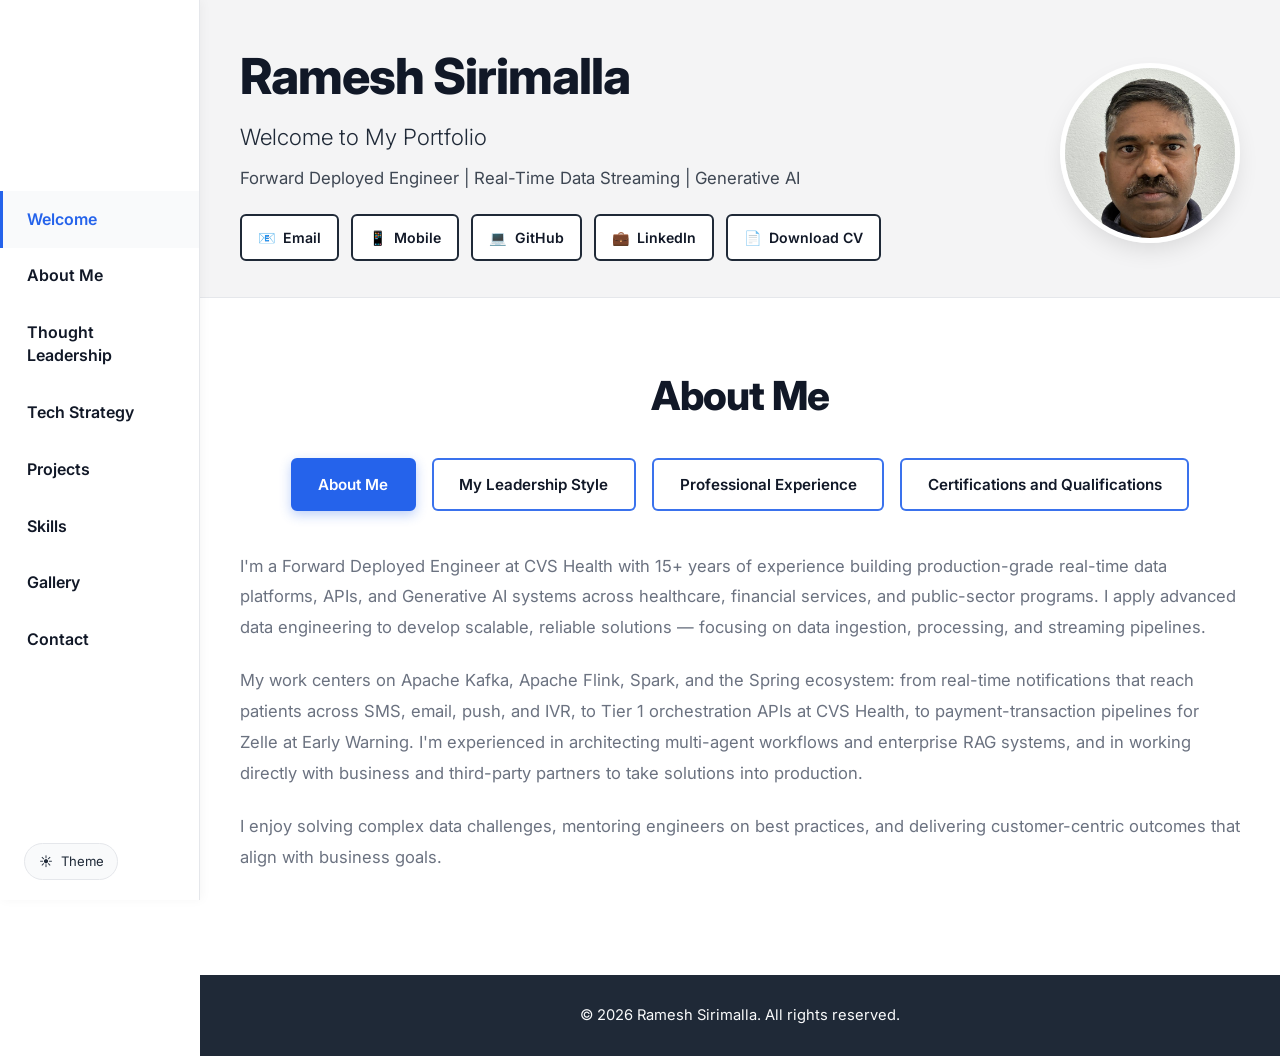
==== index.html @ 0e04f0c4 "Correct CVS compliance AI savings to $10-15M per year Co-Authored-By: Claude Opus 5.5 <noreply@anthr" ====
<!DOCTYPE html>
<html lang="en" data-theme="light">
<head>
  <meta charset="UTF-8">
  <meta name="viewport" content="width=device-width, initial-scale=1.0">
  <title>Ramesh Sirimalla — Forward Deployed Engineer</title>
  <meta name="description" content="Ramesh Sirimalla is a Forward Deployed Engineer at CVS Health with 15+ years building real-time data streaming platforms, APIs, and Generative AI systems.">
  <meta name="author" content="Ramesh Sirimalla">

  <!-- Open Graph -->
  <meta property="og:type" content="website">
  <meta property="og:title" content="Ramesh Sirimalla — Forward Deployed Engineer">
  <meta property="og:description" content="15+ years building real-time data platforms, Kafka streaming systems, APIs, and Generative AI solutions in healthcare and financial services.">
  <meta property="og:image" content="https://sirijallu.github.io/ramesh_sirimalla_profile/images/profile.jpg">
  <meta property="og:url" content="https://sirijallu.github.io/ramesh_sirimalla_profile/">

  <link rel="canonical" href="https://sirijallu.github.io/ramesh_sirimalla_profile/">
  <link rel="icon" type="image/svg+xml" href="images/favicon.svg">

  <link rel="preconnect" href="https://fonts.googleapis.com">
  <link rel="preconnect" href="https://fonts.gstatic.com" crossorigin>
  <link href="https://fonts.googleapis.com/css2?family=Inter:wght@300;400;500;600;700;800&display=swap" rel="stylesheet">

  <link rel="stylesheet" href="css/style.css">
</head>
<body>

  <a class="skip-link" href="#main">Skip to main content</a>

  <!-- ===================== Sidebar Navigation ===================== -->
  <nav class="sidebar" id="sidebar" aria-label="Primary">
    <ul class="sidebar-menu">
      <li><a href="#welcome" data-section="welcome">Welcome</a></li>
      <li><a href="#about" data-section="about">About Me</a></li>
      <li><a href="#thought-leadership" data-section="thought-leadership">Thought Leadership</a></li>
      <li><a href="#tech-strategy" data-section="tech-strategy">Tech Strategy</a></li>
      <li><a href="#projects" data-section="projects">Projects</a></li>
      <li><a href="#skills" data-section="skills">Skills</a></li>
      <li><a href="#gallery" data-section="gallery">Gallery</a></li>
      <li><a href="#contact" data-section="contact">Contact</a></li>
    </ul>

    <div class="sidebar-footer">
      <button id="theme-toggle" class="theme-toggle" aria-label="Toggle dark mode">
        <span class="icon-sun" aria-hidden="true">☀️</span>
        <span class="icon-moon" aria-hidden="true">🌙</span>
        <span class="theme-label">Theme</span>
      </button>
    </div>
  </nav>

  <!-- Mobile menu toggle -->
  <button class="mobile-menu-toggle" id="mobile-menu-toggle" aria-label="Toggle navigation menu" aria-expanded="false" aria-controls="sidebar">
    <span></span><span></span><span></span>
  </button>
  <div class="sidebar-backdrop" id="sidebar-backdrop" hidden></div>

  <!-- ===================== Main Content ===================== -->
  <div class="main-content">
    <main id="main">

      <!-- ===================== Hero ===================== -->
      <header id="welcome" class="hero">
        <div class="container hero-container">
          <div class="hero-content">
            <h1>Ramesh Sirimalla</h1>
            <p class="tagline-subtitle">Welcome to My Portfolio</p>
            <p class="tagline">Forward Deployed Engineer | Real-Time Data Streaming | Generative AI</p>

            <div class="hero-contact-links">
              <button type="button" class="hero-contact-btn" id="email-btn" aria-expanded="false" aria-controls="email-display">
                <span aria-hidden="true">📧</span> Email
              </button>
              <button type="button" class="hero-contact-btn" id="phone-btn" aria-expanded="false" aria-controls="phone-display">
                <span aria-hidden="true">📱</span> Mobile
              </button>
              <a href="https://github.com/sirijallu" class="hero-contact-btn" target="_blank" rel="noopener">
                <span aria-hidden="true">💻</span> GitHub
              </a>
              <a href="https://www.linkedin.com/in/ramesh-sirimalla/" class="hero-contact-btn" target="_blank" rel="noopener">
                <span aria-hidden="true">💼</span> LinkedIn
              </a>
              <a href="resume/Ramesh_Sirimalla_Resume.pdf" class="hero-contact-btn" target="_blank" rel="noopener">
                <span aria-hidden="true">📄</span> Download CV
              </a>
            </div>
            <p class="contact-reveal" id="email-display" hidden>
              📧 <a href="mailto:rsirimalla82@gmail.com">rsirimalla82@gmail.com</a>
            </p>
            <p class="contact-reveal" id="phone-display" hidden>
              📱 <a href="tel:+19402977675">+1 940-297-7675</a>
            </p>
          </div>
          <div class="hero-photo">
            <img src="images/profile.jpg" alt="Portrait of Ramesh Sirimalla" width="180" height="180" class="profile-image-hero" fetchpriority="high">
          </div>
        </div>
      </header>

      <!-- ===================== About ===================== -->
      <section id="about" class="section" data-panel>
        <div class="container">
          <h2 class="section-title">About Me</h2>

          <div class="tab-nav" role="tablist" aria-label="About topics">
            <button class="tab-btn active" role="tab" aria-selected="true" aria-controls="about-me" id="tab-about-me">About Me</button>
            <button class="tab-btn" role="tab" aria-selected="false" aria-controls="about-leadership" id="tab-about-leadership">My Leadership Style</button>
            <button class="tab-btn" role="tab" aria-selected="false" aria-controls="about-experience" id="tab-about-experience">Professional Experience</button>
            <button class="tab-btn" role="tab" aria-selected="false" aria-controls="about-certifications" id="tab-about-certifications">Certifications and Qualifications</button>
          </div>

          <!-- About Me -->
          <div class="tab-panel active about-text" id="about-me" role="tabpanel" aria-labelledby="tab-about-me">
            <p>
              I'm a Forward Deployed Engineer at CVS Health with 15+ years of experience building
              production-grade real-time data platforms, APIs, and Generative AI systems across
              healthcare, financial services, and public-sector programs. I apply advanced data
              engineering to develop scalable, reliable solutions — focusing on data ingestion,
              processing, and streaming pipelines.
            </p>
            <p>
              My work centers on Apache Kafka, Apache Flink, Spark, and the Spring ecosystem: from
              real-time notifications that reach patients across SMS, email, push, and IVR, to
              Tier 1 orchestration APIs at CVS Health, to payment-transaction pipelines for Zelle
              at Early Warning. I'm experienced in architecting multi-agent workflows and
              enterprise RAG systems, and in working directly with business and third-party
              partners to take solutions into production.
            </p>
            <p>
              I enjoy solving complex data challenges, mentoring engineers on best practices, and
              delivering customer-centric outcomes that align with business goals.
            </p>
          </div>

          <!-- My Leadership Style -->
          <div class="tab-panel" id="about-leadership" role="tabpanel" aria-labelledby="tab-about-leadership" hidden>
            <p class="callout">
              I lead from the code outward. I stay hands-on in design and implementation, embed
              with business and third-party partners to understand the real problem, and help my
              team ship production-ready solutions — not just demos. I believe reliable systems
              come from clear ownership, strong engineering practices, and open collaboration.
            </p>

            <h3 class="subsection-title">Key Leadership Principles</h3>
            <div class="card-grid card-grid-3">
              <div class="card accent-card">
                <div class="card-icon" aria-hidden="true">🎯</div>
                <h4>Customer-Focused Delivery</h4>
                <p>Start from the patient, customer, or business user, and measure success by what reaches production.</p>
              </div>
              <div class="card accent-card">
                <div class="card-icon" aria-hidden="true">🛠️</div>
                <h4>Hands-On Technical Leadership</h4>
                <p>Lead high-level design and stay close to the code, so trade-offs are made with real technical depth.</p>
              </div>
              <div class="card accent-card">
                <div class="card-icon" aria-hidden="true">🔗</div>
                <h4>Systems Thinking</h4>
                <p>Design event-driven systems end to end — producers, topics, consumers, and downstream APIs — so each part stays reliable.</p>
              </div>
              <div class="card accent-card">
                <div class="card-icon" aria-hidden="true">🧑‍🏫</div>
                <h4>Mentoring Engineers</h4>
                <p>Mentor junior engineers on best practices and technical skills, and grow the team's capability over time.</p>
              </div>
              <div class="card accent-card">
                <div class="card-icon" aria-hidden="true">✅</div>
                <h4>Quality &amp; Compliance</h4>
                <p>Use code reviews and engineering standards to keep healthcare and financial systems secure and compliant.</p>
              </div>
              <div class="card accent-card">
                <div class="card-icon" aria-hidden="true">🤝</div>
                <h4>Cross-Functional Collaboration</h4>
                <p>Work closely with product, business, and partner teams to turn requirements into working solutions.</p>
              </div>
            </div>

            <h3 class="subsection-title">How I Apply Them</h3>
            <div class="application-list">
              <div class="application-item">
                <div class="application-icon" aria-hidden="true">🧪</div>
                <div>
                  <h4>Prove It With a POC</h4>
                  <p>Validate new approaches — Redpanda, Flink, Azure Service Bus — with focused proofs of concept before committing.</p>
                </div>
              </div>
              <div class="application-item">
                <div class="application-icon" aria-hidden="true">📟</div>
                <div>
                  <h4>Operate What We Build</h4>
                  <p>Build in monitoring and alerting with Splunk, Grafana, and C3 so issues are caught before users see them.</p>
                </div>
              </div>
              <div class="application-item">
                <div class="application-icon" aria-hidden="true">💬</div>
                <div>
                  <h4>Open Communication</h4>
                  <p>Resolve conflicts between teams and stakeholders early, and keep everyone aligned on scope and timelines.</p>
                </div>
              </div>
              <div class="application-item">
                <div class="application-icon" aria-hidden="true">🔁</div>
                <div>
                  <h4>Continuous Improvement</h4>
                  <p>Streamline workflows, automate routine work, and evaluate new tools that make the team faster.</p>
                </div>
              </div>
            </div>
          </div>

          <!-- Professional Experience -->
          <div class="tab-panel" id="about-experience" role="tabpanel" aria-labelledby="tab-about-experience" hidden>
            <div class="experience-item">
              <h3 class="company-name">CVS Health</h3>
              <h4 class="job-title">Forward Deployed Engineer</h4>
              <p class="job-meta">Dallas, TX | Dec 2023 – Present</p>
              <p class="job-summary">
                Build agentic AI that saves CVS Health an estimated $10–15 million a year in compliance losses on patient outreach.
              </p>
              <ul class="job-highlights">
                <li>Cut CVS Health's legal compliance losses by an estimated $10–15 million a year by designing and building a multi-agent AI system with LangGraph that screens patient outreach against the Do Not Contact list and TCPA rules across SMS, email, RCS, and IVR.</li>
                <li>Grounded the agents' compliance decisions with retrieval-augmented generation (RAG) over CVS compliance policies, patient consent records, and TCPA regulations.</li>
                <li>Connected the agents to the federal TCPA and Do Not Call (DNC) lists through the Model Context Protocol (MCP), so every outreach decision is checked against current federal data.</li>
                <li>Owned the solution end to end with business stakeholders, from development through production deployment, delivering real-time compliance alerts and an up-to-date dashboard for the business.</li>
                <li>Developed a model that uses CVS Health's internal NLP / LLM model to understand and respond to patient replies from across the country on CVS's production SMS short code.</li>
                <li>Lead engineering teams building healthcare solutions and mentor junior engineers on best practices.</li>
              </ul>
            </div>

            <div class="experience-item">
              <h3 class="company-name">CVS Health</h3>
              <h4 class="job-title">Senior Lead Engineer</h4>
              <p class="job-meta">Dallas, TX | Jun 2020 – Dec 2023</p>
              <p class="job-summary">
                Built real-time APIs and event-driven services for Retail Orchestration Channel
                Management (ROCM), a Tier 1 orchestration hub.
              </p>
              <ul class="job-highlights">
                <li>Designed Spring Boot services for a real-time compliance-check API and a Patient Preferences API for CVS.com users.</li>
                <li>Built inbound RESTful services for third-party dispositions and integrated internal submit-order, refill-reminder, and schedule-refill APIs.</li>
                <li>Built Spring Integration applications on Confluent Kafka to capture events in real time, apply business logic, and keep other CVS systems up to date.</li>
                <li>Built nightly Spring Boot schedulers loading ROCM configuration from Oracle to MongoDB.</li>
                <li>Set up high and critical alerting with C3 and Splunk, and led code reviews for quality and regulatory compliance.</li>
                <li>Designed and implemented RESTful web services integrating third-party SMS, IVR, and email providers.</li>
                <li>Built Kafka Streams applications with Spring Boot to prevent duplicate messages and guarantee delivery within the legal time window.</li>
                <li>Built a proof of concept decoupling RESTful services with Azure Service Bus for payment-transaction audits in the prescription purchase cycle, with computation in Apache Flink.</li>
                <li>Delivered multiple streaming proofs of concept on Redpanda, Apache Kafka, and Apache Flink.</li>
              </ul>
            </div>

            <div class="experience-item">
              <h3 class="company-name">Early Warning Services (Zelle)</h3>
              <h4 class="job-title">Senior Data Engineer</h4>
              <p class="job-meta">Scottsdale, AZ | Jan 2019 – May 2020</p>
              <p class="job-summary">
                Built real-time Kafka and Spring Boot services and reporting for payment transactions.
              </p>
              <ul class="job-highlights">
                <li>Developed Spring Boot services with Kafka Connect and KSQL to store audit transactions for real-time dashboards.</li>
                <li>Designed complex KStream topologies to dedupe messages and join multiple topics into a single downstream payload.</li>
                <li>Built a common gateway API with Spring Boot and Redis for load balancing and third-party integration.</li>
                <li>Built StreamSets pipelines for Mastercard reconciliation reports, and Grafana and Splunk dashboards for Visa and Zelle reporting.</li>
                <li>Led the development team and worked with stakeholders on requirements and data architecture.</li>
              </ul>
            </div>

            <div class="experience-item">
              <h3 class="company-name">CBRE</h3>
              <h4 class="job-title">Kafka Lead Developer</h4>
              <p class="job-meta">Dallas, TX | Jun 2018 – Dec 2018</p>
              <p class="job-summary">
                Streamed corporate real estate data from CBRE's Sequentra platform to external lease-accounting
                systems with Confluent Kafka and microservices.
              </p>
              <ul class="job-highlights">
                <li>Implemented complex Confluent Kafka producer use cases publishing 3 million records into the Kafka cluster.</li>
                <li>Built pub-sub producer and consumer services for payments, reports, occupancies, and other use cases, updating customer applications in real time.</li>
                <li>Implemented replay and retry logic for business needs, with consumers that reset offsets using the Kafka consumer seek API.</li>
                <li>Worked closely with data scientists, providing the data inputs required by business requirements, and took part in application design document (ADD) discussions with the strategic architect.</li>
                <li>Built a proof of concept provisioning AWS infrastructure with Terraform, and worked on CI/CD pipelines with DevOps tools.</li>
              </ul>
            </div>

            <h3 class="subsection-title">Earlier Career Experience</h3>

            <div class="experience-item condensed">
              <h3 class="company-name">New York State (ITS)</h3>
              <h4 class="job-title">Big Data Developer</h4>
              <p class="job-meta">Albany, NY | Apr 2015 – May 2018</p>
              <p class="job-summary">
                Improved real-time analytics by integrating Kafka and Spark Streaming, built big data
                solutions on the Hadoop ecosystem, and developed Java applications with Spring and Hibernate.
              </p>
            </div>

            <div class="experience-item condensed">
              <h3 class="company-name">New York State Police (DCJS)</h3>
              <h4 class="job-title">Senior Software Engineer</h4>
              <p class="job-meta">Albany, NY | Apr 2013 – Mar 2015</p>
              <p class="job-summary">
                Developed and maintained Java applications, integrated third-party APIs, and resolved
                production issues in an Agile team.
              </p>
            </div>

            <div class="experience-item condensed">
              <h3 class="company-name">Pearson VUE</h3>
              <h4 class="job-title">Senior Software Engineer</h4>
              <p class="job-meta">Iowa City, IA | Nov 2011 – Mar 2013</p>
              <p class="job-summary">
                Built the fee-processing system for the NBPTS National Board Certification program
                (about 55,000 certified teachers and counselors), from requirements through go-live.
              </p>
              <ul class="job-highlights">
                <li>Developed the core journal-entry flow and about 10 use cases (fund distribution, scholarships, approvals, third-party payer setup), plus journal-entry reports and stored procedures.</li>
                <li>Built CyberSource credit-card and eCheck reconciliation, and fixed Hosted Order Page timeouts with a POST URL integration.</li>
                <li>Played a major role in go-live and stabilization, then rolled the application out to other brands.</li>
              </ul>
            </div>
          </div>

          <!-- Certifications and Qualifications -->
          <div class="tab-panel" id="about-certifications" role="tabpanel" aria-labelledby="tab-about-certifications" hidden>
            <div class="card-grid card-grid-2">
              <div class="card accent-card">
                <h3>Confluent Fundamentals Accreditation</h3>
                <p class="cert-issuer">Confluent</p>
                <p>Validates core knowledge of Apache Kafka and the Confluent platform — topics, producers and consumers, Kafka Connect, and stream processing.</p>
              </div>
            </div>

            <h3 class="subsection-title">Education</h3>
            <div class="card-grid card-grid-2">
              <div class="card accent-card">
                <h3>Bachelor of Engineering, Computer Science</h3>
                <p class="cert-issuer">MVSR Engineering College (Osmania University), Hyderabad, India | 2001 – 2005</p>
                <p>Graduated with First Class.</p>
              </div>
            </div>
          </div>
        </div>
      </section>

      <!-- ===================== Thought Leadership ===================== -->
      <section id="thought-leadership" class="section" data-panel>
        <div class="container">
          <h2 class="section-title">Thought Leadership</h2>

          <div class="tab-nav" role="tablist" aria-label="Thought leadership topics">
            <button class="tab-btn active" role="tab" aria-selected="true" aria-controls="tl-highlights" id="tab-tl-highlights">Career Highlights</button>
            <button class="tab-btn" role="tab" aria-selected="false" aria-controls="tl-recommendations" id="tab-tl-recommendations">Recommendations</button>
          </div>

          <div class="tab-panel active" id="tl-highlights" role="tabpanel" aria-labelledby="tab-tl-highlights">
            <div class="feature-list">
              <div class="feature-item">
                <h3>🤖 $10–15M a year saved with agentic AI for patient outreach compliance</h3>
                <p>Built and deployed, end to end with business stakeholders, a multi-agent LangGraph system with RAG and MCP that screens outreach across SMS, email, RCS, and IVR against TCPA and Do Not Contact rules, with real-time alerts and a live dashboard for the business.</p>
              </div>
              <div class="feature-item">
                <h3>📨 Real-time notifications for CVS Health patients</h3>
                <p>Led design of streaming applications that deliver a near-real-time experience across SMS, email, push, and IVR, with duplicate prevention and legal delivery windows.</p>
              </div>
              <div class="feature-item">
                <h3>🏥 Tier 1 orchestration hub APIs</h3>
                <p>Built real-time compliance-check and Patient Preferences APIs for CVS.com users, with high and critical alerting on Splunk and C3.</p>
              </div>
              <div class="feature-item">
                <h3>💸 Real-time payment pipelines for Zelle</h3>
                <p>Designed complex KStream topologies and Kafka Connect / KSQL services powering real-time audit dashboards and Visa, Mastercard, and Zelle reporting.</p>
              </div>
              <div class="feature-item">
                <h3>🌊 Streaming innovation through proofs of concept</h3>
                <p>Delivered multiple POCs on Redpanda, Apache Kafka, Apache Flink, and Azure Service Bus to evaluate new streaming architectures.</p>
              </div>
              <div class="feature-item">
                <h3>🧑‍🏫 Mentoring the next generation of engineers</h3>
                <p>Lead engineering teams building healthcare solutions and mentor junior engineers on best practices and technical skills.</p>
              </div>
            </div>
          </div>

          <div class="tab-panel" id="tl-recommendations" role="tabpanel" aria-labelledby="tab-tl-recommendations" hidden>
            <blockquote class="callout testimonial">
              <p>"Ramesh was a pleasure to work with. He did an outstanding job for me at our client, New York State. I highly recommend Ramesh to any potential employer."</p>
              <footer>— Robert Kelsey, via <a href="https://www.linkedin.com/in/ramesh-sirimalla/" target="_blank" rel="noopener">LinkedIn</a></footer>
            </blockquote>
          </div>
        </div>
      </section>

      <!-- ===================== Tech Strategy ===================== -->
      <section id="tech-strategy" class="section" data-panel>
        <div class="container">
          <h2 class="section-title">Tech Strategy</h2>

          <div class="tab-nav" role="tablist" aria-label="Tech strategy topics">
            <button class="tab-btn active" role="tab" aria-selected="true" aria-controls="ts-streaming" id="tab-ts-streaming">Real-Time Streaming Pillars</button>
          </div>

          <div class="tab-panel active" id="ts-streaming" role="tabpanel" aria-labelledby="tab-ts-streaming">
            <p class="section-intro">
              Five pillars I use to design real-time data platforms and GenAI systems that hold up
              in production — in regulated industries like healthcare and payments.
            </p>

            <div class="card-grid card-grid-3">
              <div class="card pillar-card">
                <div class="pillar-head">
                  <span class="pillar-icon" aria-hidden="true">🎯</span>
                  <div><span class="pillar-num">Pillar 1</span><h3>Reliable Delivery</h3></div>
                </div>
                <p class="pillar-lead">Every message, exactly when it matters.</p>
                <ul class="check-list">
                  <li>Deduplicate and join streams with KStreams</li>
                  <li>Meet business and legal delivery windows</li>
                  <li>Design for retries and failure from day one</li>
                </ul>
              </div>
              <div class="card pillar-card">
                <div class="pillar-head">
                  <span class="pillar-icon" aria-hidden="true">🧩</span>
                  <div><span class="pillar-num">Pillar 2</span><h3>Event-Driven Decoupling</h3></div>
                </div>
                <p class="pillar-lead">Loosely coupled services that scale independently.</p>
                <ul class="check-list">
                  <li>Kafka, Redpanda, and Azure Service Bus as the backbone</li>
                  <li>Clean RESTful APIs at the edges</li>
                  <li>Stateful processing in Kafka Streams and Flink</li>
                </ul>
              </div>
              <div class="card pillar-card">
                <div class="pillar-head">
                  <span class="pillar-icon" aria-hidden="true">📟</span>
                  <div><span class="pillar-num">Pillar 3</span><h3>Observability</h3></div>
                </div>
                <p class="pillar-lead">Know before your users do.</p>
                <ul class="check-list">
                  <li>Splunk and Grafana dashboards for business and engineering</li>
                  <li>High and critical alerting for Tier 1 systems</li>
                  <li>Real-time visibility into transactions</li>
                </ul>
              </div>
              <div class="card pillar-card">
                <div class="pillar-head">
                  <span class="pillar-icon" aria-hidden="true">🛡️</span>
                  <div><span class="pillar-num">Pillar 4</span><h3>Security &amp; Compliance</h3></div>
                </div>
                <p class="pillar-lead">Built for healthcare and financial data.</p>
                <ul class="check-list">
                  <li>Access control and audit trails</li>
                  <li>PII detection and redaction</li>
                  <li>Code reviews against industry regulations</li>
                </ul>
              </div>
              <div class="card pillar-card">
                <div class="pillar-head">
                  <span class="pillar-icon" aria-hidden="true">🤖</span>
                  <div><span class="pillar-num">Pillar 5</span><h3>Production-Grade GenAI</h3></div>
                </div>
                <p class="pillar-lead">From prototype to trusted system.</p>
                <ul class="check-list">
                  <li>RAG and multi-agent workflows with LangGraph</li>
                  <li>LLM evaluation and guardrails</li>
                  <li>Prompt-injection mitigation and structured outputs</li>
                </ul>
              </div>
            </div>

            <div class="callout callout-center">
              <h3>Why it matters</h3>
              <p>Real-time systems touch patients, customers, and payments directly. Getting reliability, observability, and compliance right is what turns a streaming pipeline into a service people can trust.</p>
            </div>
          </div>
        </div>
      </section>

      <!-- ===================== Featured Projects ===================== -->
      <section id="projects" class="section section-alt" data-panel>
        <div class="container">
          <h2 class="section-title">Featured Projects</h2>

          <div class="tab-nav" role="tablist" aria-label="Projects">
            <button class="tab-btn active" role="tab" aria-selected="true" aria-controls="project-compliance" id="tab-project-compliance">Compliance AI Agents</button>
            <button class="tab-btn" role="tab" aria-selected="false" aria-controls="project-notify" id="tab-project-notify">Patient Notifications</button>
            <button class="tab-btn" role="tab" aria-selected="false" aria-controls="project-rocm" id="tab-project-rocm">ROCM &amp; Patient APIs</button>
            <button class="tab-btn" role="tab" aria-selected="false" aria-controls="project-flink" id="tab-project-flink">Streaming POCs</button>
            <button class="tab-btn" role="tab" aria-selected="false" aria-controls="project-zelle" id="tab-project-zelle">Zelle Real-Time Services</button>
            <button class="tab-btn" role="tab" aria-selected="false" aria-controls="project-nys" id="tab-project-nys">NY State Big Data</button>
          </div>

          <article class="tab-panel active project-detail" id="project-compliance" role="tabpanel" aria-labelledby="tab-project-compliance">
            <div class="project-header">
              <span class="project-badge">🤖 CVS Health · Agentic AI</span>
              <h3>Agentic AI for Patient Outreach Compliance</h3>
              <p class="project-subtitle">Multi-agent screening against TCPA and Do Not Contact rules before patients are contacted</p>
            </div>
            <div class="stat-grid">
              <div class="stat-card"><div class="stat-icon" aria-hidden="true">💰</div><strong>$10–15M / year</strong><span>Compliance Losses Avoided</span></div>
              <div class="stat-card"><div class="stat-icon" aria-hidden="true">📡</div><strong>4</strong><span>Channels: SMS, Email, RCS, IVR</span></div>
              <div class="stat-card"><div class="stat-icon" aria-hidden="true">🧠</div><strong>Multi-Agent</strong><span>Built with LangGraph</span></div>
              <div class="stat-card"><div class="stat-icon" aria-hidden="true">⚖️</div><strong>TCPA + DNC</strong><span>Federal Lists via MCP</span></div>
              <div class="stat-card"><div class="stat-icon" aria-hidden="true">🚨</div><strong>Real-Time</strong><span>Alerts &amp; Live Dashboard in Production</span></div>
            </div>
            <div class="detail-card">
              <h4><span class="detail-icon" aria-hidden="true">🎯</span> What I Built</h4>
              <ul class="job-highlights">
                <li>Cut CVS Health's legal compliance losses by an estimated $10–15 million a year by designing and building a multi-agent AI system with LangGraph that screens patient outreach against the Do Not Contact list and TCPA rules across SMS, email, RCS, and IVR.</li>
                <li>Grounded the agents' compliance decisions with retrieval-augmented generation (RAG) over CVS compliance policies, patient consent records, and TCPA regulations.</li>
                <li>Connected the agents to the federal TCPA and Do Not Call (DNC) lists through the Model Context Protocol (MCP), so every outreach decision is checked against current federal data.</li>
                <li>Owned the solution end to end with business stakeholders, from development through production deployment, delivering real-time compliance alerts and an up-to-date dashboard for the business.</li>
              </ul>
              <h4><span class="detail-icon" aria-hidden="true">🛠️</span> Technology Stack</h4>
              <ul class="tag-list"><li>LangGraph</li><li>RAG</li><li>Model Context Protocol</li><li>Multi-Agent AI</li></ul>
            </div>
          </article>

          <article class="tab-panel project-detail" id="project-notify" role="tabpanel" aria-labelledby="tab-project-notify" hidden>
            <div class="project-header">
              <span class="project-badge">🏥 CVS Health</span>
              <h3>Real-Time Patient &amp; Customer Notifications</h3>
              <p class="project-subtitle">Near-real-time messages to patients and customers across every channel</p>
            </div>
            <div class="stat-grid">
              <div class="stat-card"><div class="stat-icon" aria-hidden="true">📨</div><strong>4</strong><span>Channels: SMS, Email, Push, IVR</span></div>
              <div class="stat-card"><div class="stat-icon" aria-hidden="true">⚡</div><strong>Real-Time</strong><span>Streaming Delivery</span></div>
              <div class="stat-card"><div class="stat-icon" aria-hidden="true">✅</div><strong>No Duplicates</strong><span>Within Legal Time Window</span></div>
            </div>
            <div class="detail-card">
              <h4><span class="detail-icon" aria-hidden="true">🎯</span> What I Built</h4>
              <ul class="job-highlights">
                <li>Led high-level design and development of real-time data streaming applications for patient and customer notifications.</li>
                <li>Designed RESTful web services integrating third-party SMS, IVR, and email providers.</li>
                <li>Built Kafka Streams applications with Spring Boot to prevent duplicate messages and ensure delivery within the legal time window.</li>
              </ul>
              <h4><span class="detail-icon" aria-hidden="true">🛠️</span> Technology Stack</h4>
              <ul class="tag-list"><li>Kafka Streams</li><li>Spring Boot</li><li>REST APIs</li><li>Confluent Kafka</li></ul>
            </div>
          </article>

          <article class="tab-panel project-detail" id="project-rocm" role="tabpanel" aria-labelledby="tab-project-rocm" hidden>
            <div class="project-header">
              <span class="project-badge">🏥 CVS Health</span>
              <h3>Retail Orchestration (ROCM) &amp; Patient APIs</h3>
              <p class="project-subtitle">Real-time APIs and event processing for a Tier 1 orchestration hub</p>
            </div>
            <div class="stat-grid">
              <div class="stat-card"><div class="stat-icon" aria-hidden="true">🏛️</div><strong>Tier 1</strong><span>Orchestration Hub</span></div>
              <div class="stat-card"><div class="stat-icon" aria-hidden="true">🔌</div><strong>Real-Time</strong><span>Event-Driven Integrations</span></div>
              <div class="stat-card"><div class="stat-icon" aria-hidden="true">🚨</div><strong>C3 + Splunk</strong><span>High &amp; Critical Alerting</span></div>
            </div>
            <div class="detail-card">
              <h4><span class="detail-icon" aria-hidden="true">🎯</span> What I Built</h4>
              <ul class="job-highlights">
                <li>Built Spring Boot services for a real-time compliance-check API and a Patient Preferences update API for CVS.com users.</li>
                <li>Built inbound RESTful services for third-party dispositions and integrated submit-order, refill-reminder, and schedule-refill APIs.</li>
                <li>Captured closing events from Confluent Kafka topics with Spring Integration, applied business logic, and called downstream CVS APIs.</li>
                <li>Built nightly Spring Boot schedulers loading ROCM configuration from Oracle to MongoDB, and set up C3 and Splunk alerting.</li>
              </ul>
              <h4><span class="detail-icon" aria-hidden="true">🛠️</span> Technology Stack</h4>
              <ul class="tag-list"><li>Spring Boot</li><li>Spring Integration</li><li>Confluent Kafka</li><li>Oracle</li><li>MongoDB</li><li>Splunk</li></ul>
            </div>
          </article>

          <article class="tab-panel project-detail" id="project-flink" role="tabpanel" aria-labelledby="tab-project-flink" hidden>
            <div class="project-header">
              <span class="project-badge">🌊 CVS Health</span>
              <h3>Streaming Proofs of Concept</h3>
              <p class="project-subtitle">Evaluating next-generation streaming platforms for healthcare workloads</p>
            </div>
            <div class="stat-grid">
              <div class="stat-card"><div class="stat-icon" aria-hidden="true">🧪</div><strong>Multiple</strong><span>Streaming POCs</span></div>
              <div class="stat-card"><div class="stat-icon" aria-hidden="true">💳</div><strong>RxP</strong><span>Prescription Payment Audits</span></div>
              <div class="stat-card"><div class="stat-icon" aria-hidden="true">🔀</div><strong>3</strong><span>Platforms: Redpanda, Kafka, Flink</span></div>
            </div>
            <div class="detail-card">
              <h4><span class="detail-icon" aria-hidden="true">🎯</span> What I Built</h4>
              <ul class="job-highlights">
                <li>Built a POC decoupling RESTful services with Azure Service Bus for payment-transaction audits during the prescription purchase cycle, with computation in Apache Flink.</li>
                <li>Delivered multiple POCs across use cases on Redpanda, Apache Kafka, and Apache Flink.</li>
              </ul>
              <h4><span class="detail-icon" aria-hidden="true">🛠️</span> Technology Stack</h4>
              <ul class="tag-list"><li>Apache Flink</li><li>Azure Service Bus</li><li>Redpanda</li><li>Apache Kafka</li></ul>
            </div>
          </article>

          <article class="tab-panel project-detail" id="project-zelle" role="tabpanel" aria-labelledby="tab-project-zelle" hidden>
            <div class="project-header">
              <span class="project-badge">💸 Early Warning Services</span>
              <h3>Real-Time Kafka Services for Zelle</h3>
              <p class="project-subtitle">Payment-transaction streaming, auditing, and reporting</p>
            </div>
            <div class="stat-grid">
              <div class="stat-card"><div class="stat-icon" aria-hidden="true">📊</div><strong>Real-Time</strong><span>Audit Dashboards</span></div>
              <div class="stat-card"><div class="stat-icon" aria-hidden="true">🔗</div><strong>2+ Topics</strong><span>Joined per KStream Topology</span></div>
              <div class="stat-card"><div class="stat-icon" aria-hidden="true">💳</div><strong>3</strong><span>Networks Reported: Visa, Mastercard, Zelle</span></div>
            </div>
            <div class="detail-card">
              <h4><span class="detail-icon" aria-hidden="true">🎯</span> What I Built</h4>
              <ul class="job-highlights">
                <li>Developed Spring Boot services with Kafka Connect and KSQL to store audit transactions for real-time dashboards.</li>
                <li>Designed complex KStream topologies to dedupe messages and join two or more topics into a final downstream payload.</li>
                <li>Built a common gateway API with Spring Boot and Redis for load balancing and third-party integrations.</li>
                <li>Built StreamSets pipelines for Mastercard reconciliation reports, and Grafana and Splunk dashboards for Visa and Zelle.</li>
              </ul>
              <h4><span class="detail-icon" aria-hidden="true">🛠️</span> Technology Stack</h4>
              <ul class="tag-list"><li>Kafka Streams</li><li>Kafka Connect</li><li>KSQL</li><li>Redis</li><li>StreamSets</li><li>Grafana</li></ul>
            </div>
          </article>

          <article class="tab-panel project-detail" id="project-nys" role="tabpanel" aria-labelledby="tab-project-nys" hidden>
            <div class="project-header">
              <span class="project-badge">🏛️ New York State</span>
              <h3>Big Data &amp; Real-Time Analytics</h3>
              <p class="project-subtitle">Modernizing state data processing with Hadoop, Kafka, and Spark</p>
            </div>
            <div class="stat-grid">
              <div class="stat-card"><div class="stat-icon" aria-hidden="true">🐘</div><strong>Hadoop</strong><span>Ecosystem Solutions</span></div>
              <div class="stat-card"><div class="stat-icon" aria-hidden="true">⚡</div><strong>Real-Time</strong><span>Kafka + Spark Streaming</span></div>
            </div>
            <div class="detail-card">
              <h4><span class="detail-icon" aria-hidden="true">🎯</span> What I Built</h4>
              <ul class="job-highlights">
                <li>Improved real-time analytics by integrating Kafka and Spark Streaming into existing infrastructure.</li>
                <li>Designed big data solutions with Hadoop ecosystem tools for scalable, distributed storage and processing.</li>
                <li>Developed and optimized complex SQL on Oracle, SQL Server, and MySQL, and worked with data scientists to refine ML models.</li>
              </ul>
              <h4><span class="detail-icon" aria-hidden="true">🛠️</span> Technology Stack</h4>
              <ul class="tag-list"><li>Hadoop</li><li>Spark Streaming</li><li>Kafka</li><li>Java</li><li>Oracle</li></ul>
            </div>
          </article>
        </div>
      </section>

      <!-- ===================== Skills ===================== -->
      <section id="skills" class="section" data-panel>
        <div class="container">
          <h2 class="section-title">Skills &amp; Technologies</h2>

          <div class="skills-grid">
            <div class="skill-column">
              <h3>Streaming &amp; Messaging</h3>
              <ul class="check-list">
                <li>Confluent Kafka</li><li>Kafka Streams</li><li>Kafka Connect &amp; KSQL</li>
                <li>Apache Flink</li><li>Redpanda</li><li>Azure Service Bus</li>
                <li>Spark Streaming</li><li>StreamSets</li>
              </ul>
            </div>
            <div class="skill-column">
              <h3>Generative &amp; Agentic AI</h3>
              <ul class="check-list">
                <li>LLMs &amp; Prompt Engineering</li><li>RAG</li><li>LangChain &amp; LangGraph</li>
                <li>OpenAI API &amp; Amazon Bedrock</li><li>Model Context Protocol</li>
                <li>LLM Evaluation &amp; Guardrails</li><li>FAISS, Pinecone, Chroma</li>
              </ul>
            </div>
            <div class="skill-column">
              <h3>Programming</h3>
              <ul class="check-list">
                <li>Java</li><li>Python</li><li>SQL</li><li>C++</li>
                <li>Spring Boot &amp; Spring Integration</li><li>Hibernate</li><li>PySpark &amp; Pandas</li>
              </ul>
            </div>
            <div class="skill-column">
              <h3>Data &amp; Databases</h3>
              <ul class="check-list">
                <li>Oracle</li><li>SQL Server</li><li>MySQL</li><li>MongoDB</li>
                <li>Redis</li><li>Google Spanner</li><li>Hadoop Ecosystem</li>
              </ul>
            </div>
            <div class="skill-column">
              <h3>Cloud &amp; DevOps</h3>
              <ul class="check-list">
                <li>AWS</li><li>Docker</li><li>Kubernetes (AKS, GKE)</li>
                <li>Jenkins &amp; GitHub Actions</li><li>CI/CD &amp; MLOps</li>
                <li>Splunk &amp; Grafana</li>
              </ul>
            </div>
          </div>
        </div>
      </section>

      <!-- ===================== Gallery ===================== -->
      <section id="gallery" class="section" data-panel>
        <div class="container">
          <h2 class="section-title">Gallery</h2>
          <div class="empty-state">
            <div class="empty-icon" aria-hidden="true">📸</div>
            <h3>Talks, videos &amp; event photos coming soon</h3>
            <p>Conference talks, workshops, and team events will be shared here.</p>
          </div>
        </div>
      </section>

      <!-- ===================== Contact ===================== -->
      <section id="contact" class="section section-alt" data-panel>
        <div class="container">
          <h2 class="section-title">Get In Touch</h2>
          <p class="section-intro">
            I'm always interested in hearing about new opportunities, advisory roles,
            and speaking engagements.
          </p>

          <div class="contact-links">
            <a href="mailto:rsirimalla82@gmail.com" class="contact-btn"><span aria-hidden="true">📧</span> rsirimalla82@gmail.com</a>
            <a href="tel:+19402977675" class="contact-btn"><span aria-hidden="true">📱</span> +1 940-297-7675</a>
            <a href="https://github.com/sirijallu" class="contact-btn" target="_blank" rel="noopener"><span aria-hidden="true">💻</span> GitHub</a>
            <a href="https://www.linkedin.com/in/ramesh-sirimalla/" class="contact-btn" target="_blank" rel="noopener"><span aria-hidden="true">💼</span> LinkedIn</a>
            <a href="resume/Ramesh_Sirimalla_Resume.pdf" class="contact-btn" target="_blank" rel="noopener"><span aria-hidden="true">📄</span> Download CV</a>
          </div>
        </div>
      </section>

    </main>

    <!-- ===================== Footer ===================== -->
    <footer class="site-footer">
      <p>© <span id="year"></span> Ramesh Sirimalla. All rights reserved.</p>
    </footer>
  </div>

  <script src="js/main.js"></script>
</body>
</html>
---- css/style.css ----
/* =========================================================
   Ramesh Sirimalla — Portfolio
   Sidebar layout, light + dark theme
   ========================================================= */

:root {
  --primary: #2563eb;
  --primary-dark: #1e40af;
  --primary-soft: rgba(37, 99, 235, 0.08);
  --primary-border: rgba(37, 99, 235, 0.9);
  --text: #1f2937;
  --heading: #111827;
  --text-light: #6b7280;
  --bg: #ffffff;
  --bg-alt: #f9fafb;
  --bg-hero: #f4f4f5;
  --surface: #ffffff;
  --callout-bg: #f3f7ff;
  --border: #e5e7eb;
  --btn-border: #1f2937;
  --footer-bg: #1f2937;
  --footer-text: #f9fafb;
  --shadow: 0 1px 3px rgba(0, 0, 0, 0.06), 0 4px 12px rgba(0, 0, 0, 0.05);
  --shadow-lg: 0 10px 25px -5px rgba(0, 0, 0, 0.12);
  --radius: 10px;
  --sidebar-width: 200px;
  --font: "Inter", -apple-system, BlinkMacSystemFont, "Segoe UI", Roboto, sans-serif;
}

[data-theme="dark"] {
  --primary: #60a5fa;
  --primary-dark: #93c5fd;
  --primary-soft: rgba(96, 165, 250, 0.12);
  --primary-border: rgba(96, 165, 250, 0.9);
  --text: #e5e7eb;
  --heading: #f9fafb;
  --text-light: #9ca3af;
  --bg: #0f172a;
  --bg-alt: #111c33;
  --bg-hero: #162036;
  --surface: #1e293b;
  --callout-bg: #172544;
  --border: #2b3a52;
  --btn-border: #cbd5e1;
  --footer-bg: #020617;
  --footer-text: #e5e7eb;
  --shadow: 0 4px 12px rgba(0, 0, 0, 0.35);
  --shadow-lg: 0 10px 25px -5px rgba(0, 0, 0, 0.5);
}

*, *::before, *::after { box-sizing: border-box; }

html { scroll-behavior: smooth; }

body {
  margin: 0;
  font-family: var(--font);
  color: var(--text);
  background: var(--bg);
  line-height: 1.7;
  -webkit-font-smoothing: antialiased;
}

img { max-width: 100%; display: block; }
a { color: var(--primary); }
h1, h2, h3, h4 { line-height: 1.3; margin: 0 0 0.5em; color: var(--heading); }

.container { max-width: 1200px; margin: 0 auto; padding: 0 2.5rem; }

.skip-link {
  position: absolute; left: -999px; top: 0;
  background: var(--primary); color: #fff; padding: 0.5rem 1rem; z-index: 200;
}
.skip-link:focus { left: 1rem; top: 1rem; }

/* ===================== Sidebar ===================== */
.sidebar {
  position: fixed; inset: 0 auto 0 0;
  width: var(--sidebar-width);
  background: var(--surface);
  box-shadow: 2px 0 10px rgba(0, 0, 0, 0.04);
  border-right: 1px solid var(--border);
  display: flex; flex-direction: column; justify-content: center;
  padding: 2rem 0 1.25rem;
  z-index: 100;
  overflow-y: auto;
  transition: transform 0.3s ease, background 0.3s ease;
}

.sidebar-menu { list-style: none; margin: auto 0; padding: 0; }
.sidebar-menu a {
  display: block;
  padding: 1.05rem 1.5rem;
  color: var(--heading);
  font-weight: 600; font-size: 1rem; line-height: 1.45;
  text-decoration: none;
  border-left: 3px solid transparent;
  transition: background 0.2s ease, color 0.2s ease, border-color 0.2s ease;
}
.sidebar-menu a:hover { background: var(--bg-alt); color: var(--primary); }
.sidebar-menu a.active {
  color: var(--primary);
  background: var(--bg-alt);
  border-left-color: var(--primary);
}

.sidebar-footer { padding: 1rem 1.5rem 0; }
.theme-toggle {
  display: inline-flex; align-items: center; gap: 0.5rem;
  background: var(--bg-alt); color: var(--text);
  border: 1px solid var(--border); border-radius: 999px;
  padding: 0.4rem 0.85rem; font: inherit; font-size: 0.82rem; cursor: pointer;
}
.theme-toggle:hover { border-color: var(--primary); }
.icon-moon { display: none; }
[data-theme="dark"] .icon-sun { display: none; }
[data-theme="dark"] .icon-moon { display: inline; }

/* Mobile toggle */
.mobile-menu-toggle {
  display: none;
  position: fixed; top: 1rem; left: 1rem; z-index: 120;
  width: 44px; height: 44px;
  background: var(--surface); border: 1px solid var(--border); border-radius: 10px;
  box-shadow: var(--shadow); cursor: pointer;
  flex-direction: column; justify-content: center; align-items: center; gap: 5px;
}
.mobile-menu-toggle span { width: 20px; height: 2px; background: var(--text); border-radius: 2px; }
.sidebar-backdrop { position: fixed; inset: 0; background: rgba(15, 23, 42, 0.45); z-index: 90; }

/* ===================== Main ===================== */
.main-content {
  margin-left: var(--sidebar-width);
  min-height: 100vh;
  display: flex; flex-direction: column;
}
main { flex: 1; }

/* ===================== Hero ===================== */
.hero {
  background: var(--bg-hero);
  border-bottom: 1px solid var(--border);
  padding: 2.75rem 0 2.25rem;
}
.hero-container { display: flex; align-items: center; justify-content: space-between; gap: 2.5rem; }
.hero-content { flex: 1; min-width: 0; }
.hero h1 { font-size: clamp(2.2rem, 4.5vw, 3.1rem); font-weight: 800; letter-spacing: -0.02em; margin-bottom: 0.6rem; }
.tagline-subtitle { font-size: 1.4rem; color: var(--text); font-weight: 300; margin: 0 0 0.5rem; }
.tagline { font-size: 1.05rem; color: var(--text); opacity: 0.85; margin: 0 0 1.35rem; }

.hero-contact-links { display: flex; flex-wrap: wrap; gap: 0.75rem; }
.hero-contact-btn {
  display: inline-flex; align-items: center; gap: 0.45rem;
  padding: 0.6rem 1rem;
  background: var(--surface); color: var(--heading);
  border: 2px solid var(--btn-border); border-radius: 6px;
  font: inherit; font-size: 0.88rem; font-weight: 600;
  text-decoration: none; cursor: pointer;
  transition: transform 0.2s ease, border-color 0.2s ease, color 0.2s ease;
}
.hero-contact-btn:hover { transform: translateY(-2px); border-color: var(--primary); color: var(--primary); }

.contact-reveal {
  display: inline-block;
  margin: 1rem 0.75rem 0 0; padding: 0.65rem 1rem;
  background: var(--primary-soft); border-radius: 8px;
  font-weight: 500;
}
.contact-reveal[hidden] { display: none; }

.hero-photo { flex-shrink: 0; }
.profile-image-hero {
  width: 180px; height: 180px; border-radius: 50%; object-fit: cover;
  border: 5px solid var(--surface);
  box-shadow: var(--shadow-lg);
}

/* ===================== Sections ===================== */
.section { padding: 4.5rem 0 5rem; }
.section-alt { background: var(--bg-alt); }
.section-title {
  text-align: center;
  font-size: clamp(1.9rem, 3.5vw, 2.5rem);
  font-weight: 800; letter-spacing: -0.02em;
  margin-bottom: 2.25rem;
}
.section-intro { text-align: center; color: var(--text-light); max-width: 720px; margin: 0 auto 2.25rem; }
.section-note { text-align: center; color: var(--text-light); font-size: 0.85rem; margin: 2rem 0 0; }
.subsection-title {
  font-size: 1.6rem; font-weight: 800;
  margin: 3rem 0 1.75rem; padding-bottom: 0.75rem;
  position: relative;
}
.subsection-title::after {
  content: ""; position: absolute; left: 0; bottom: 0;
  width: 72px; height: 3px; background: var(--primary); border-radius: 2px;
}

/* One panel at a time once JS is running; without JS everything shows */
.js [data-panel]:not(.is-visible) { display: none; }
.js [data-panel].is-visible { animation: fadeIn 0.35s ease; }
@keyframes fadeIn { from { opacity: 0; transform: translateY(8px); } to { opacity: 1; transform: none; } }

/* ===================== Tabs ===================== */
.tab-nav { display: flex; flex-wrap: wrap; justify-content: center; gap: 1rem; margin-bottom: 2.5rem; }
.tab-btn {
  padding: 0.7rem 1.6rem;
  background: var(--surface); color: var(--heading);
  border: 2px solid var(--primary-border);
  border-radius: 6px;
  font: inherit; font-size: 0.95rem; font-weight: 600; cursor: pointer;
  transition: all 0.2s ease;
}
.tab-btn:hover { background: var(--primary-soft); }
.tab-btn.active {
  background: var(--primary); color: #fff; border-color: var(--primary);
  box-shadow: 0 4px 12px rgba(37, 99, 235, 0.3);
}
[data-theme="dark"] .tab-btn.active { color: #0f172a; }
.tab-panel[hidden] { display: none; }
.tab-panel.active { animation: fadeIn 0.3s ease; }

/* ===================== About ===================== */
.about-text p { color: var(--text-light); font-size: 1.04rem; line-height: 1.85; margin: 0 0 1.4rem; }

.callout {
  background: var(--callout-bg);
  border-left: 4px solid var(--primary);
  border-radius: var(--radius);
  padding: 1.75rem 2rem;
  margin: 0;
  line-height: 1.85;
  box-shadow: var(--shadow);
}
.testimonial { max-width: 820px; margin: 0 auto; font-size: 1.15rem; }
.testimonial p { margin: 0 0 1rem; font-style: italic; }
.testimonial footer { font-size: 0.95rem; font-weight: 600; color: var(--text-light); }
.detail-card .job-highlights { margin-bottom: 0.5rem; }
.callout-center { text-align: center; margin-top: 2.5rem; }
.callout-center h3 { color: var(--primary); font-size: 1.1rem; }
.callout-center p { margin: 0 auto; max-width: 720px; }

/* Experience */
.experience-item {
  background: var(--surface); border-radius: var(--radius);
  padding: 2rem 2.25rem; margin-bottom: 1.75rem;
  box-shadow: var(--shadow);
}
.experience-item.condensed { padding: 1.5rem 2.25rem; }
.company-name { color: var(--primary); font-size: 1.65rem; font-weight: 700; margin-bottom: 0.35rem; }
.experience-item.condensed .company-name { font-size: 1.3rem; }
.job-title { font-size: 1.12rem; font-weight: 600; margin-bottom: 0.35rem; }
.job-meta { font-style: italic; color: var(--text-light); font-size: 0.95rem; margin: 0 0 0.85rem; }
.job-meta .muted { font-style: normal; font-size: 0.85rem; }
.job-summary { color: var(--text-light); font-size: 1.05rem; font-weight: 500; margin: 0 0 0.75rem; }
.job-highlights { list-style: none; margin: 0; padding: 0; }
.job-highlights li { position: relative; padding-left: 1.5rem; color: var(--text-light); margin-bottom: 0.6rem; }
.job-highlights li::before { content: "▸"; position: absolute; left: 0.2rem; color: var(--primary); font-size: 0.85rem; }

/* ===================== Cards ===================== */
.card-grid { display: grid; gap: 1.75rem; }
.card-grid-2 { grid-template-columns: repeat(2, 1fr); }
.card-grid-3 { grid-template-columns: repeat(3, 1fr); }
.card {
  background: var(--surface); border-radius: var(--radius);
  padding: 1.75rem 2rem; box-shadow: var(--shadow);
  transition: transform 0.25s ease, box-shadow 0.25s ease;
}
.card:hover { transform: translateY(-3px); box-shadow: var(--shadow-lg); }
.card h3 { font-size: 1.2rem; }
.card h4 { font-size: 1.15rem; }
.card p { color: var(--text-light); margin: 0; font-size: 0.97rem; line-height: 1.75; }
.accent-card { border-left: 4px solid var(--primary); }
.card-icon { font-size: 2.2rem; margin-bottom: 0.9rem; line-height: 1; }
.cert-issuer { color: var(--primary) !important; font-weight: 600; font-size: 0.92rem !important; }

/* How I apply */
.application-list { display: grid; grid-template-columns: repeat(2, 1fr); gap: 1.5rem; }
.application-item {
  display: flex; gap: 1.1rem; align-items: flex-start;
  background: var(--bg-alt); border-radius: var(--radius); padding: 1.5rem;
}
.application-icon {
  flex-shrink: 0; width: 52px; height: 52px; display: grid; place-items: center;
  font-size: 1.6rem; background: var(--surface); border-radius: 12px; box-shadow: var(--shadow);
}
.application-item h4 { font-size: 1.1rem; margin-bottom: 0.3rem; }
.application-item p { margin: 0; color: var(--text-light); }

/* Thought leadership feature list */
.feature-list { display: grid; gap: 1.5rem; }
.feature-item {
  background: var(--surface); border-left: 4px solid var(--primary); border-radius: var(--radius);
  padding: 1.6rem 2rem; box-shadow: var(--shadow);
}
.feature-item h3 { color: var(--primary); font-size: 1.3rem; }
.feature-item p { color: var(--text-light); margin: 0; }
.article-link { display: inline-block; margin-top: 0.75rem; font-weight: 600; font-size: 0.85rem; color: var(--text-light); }

/* Tech strategy pillars */
.pillar-card { border-top: 4px solid var(--primary); }
.pillar-head { display: flex; gap: 0.9rem; align-items: center; margin-bottom: 1rem; }
.pillar-icon {
  width: 44px; height: 44px; flex-shrink: 0; display: grid; place-items: center;
  font-size: 1.3rem; background: var(--bg-alt); border-radius: 50%;
}
.pillar-num { display: block; color: var(--primary); font-size: 0.8rem; font-weight: 800; letter-spacing: 0.1em; text-transform: uppercase; }
.pillar-head h3 { margin: 0; font-size: 1.2rem; }
.pillar-lead { color: var(--heading) !important; font-weight: 600; padding-bottom: 1rem; margin-bottom: 1rem !important; border-bottom: 1px solid var(--border); }

.check-list { list-style: none; margin: 0; padding: 0; }
.check-list li { position: relative; padding-left: 1.6rem; color: var(--text-light); margin-bottom: 0.65rem; line-height: 1.5; }
.check-list li::before { content: "✓"; position: absolute; left: 0; color: var(--primary); font-weight: 800; }

.tag-list { list-style: none; display: flex; flex-wrap: wrap; gap: 0.5rem; margin: 0; padding: 0; }
.tag-list li {
  background: var(--primary-soft); color: var(--primary-dark);
  padding: 0.3rem 0.8rem; border-radius: 999px;
  font-size: 0.85rem; font-weight: 600;
}

/* ===================== Projects ===================== */
.project-detail {
  background: var(--surface); border-radius: var(--radius);
  padding: 2.5rem; box-shadow: var(--shadow);
}
.project-header { text-align: center; margin-bottom: 2.25rem; }
.project-badge {
  display: inline-block; background: var(--primary); color: #fff;
  font-size: 0.82rem; font-weight: 700; padding: 0.4rem 1.1rem; border-radius: 999px;
  margin-bottom: 1rem;
}
[data-theme="dark"] .project-badge { color: #0f172a; }
.project-header h3 { color: var(--primary); font-size: clamp(1.5rem, 3vw, 2rem); font-weight: 800; }
.project-subtitle { color: var(--text-light); font-size: 1.1rem; margin: 0; }

.stat-grid { display: grid; grid-template-columns: repeat(auto-fit, minmax(180px, 1fr)); gap: 1.5rem; margin-bottom: 2.25rem; }
.stat-card {
  text-align: center; background: var(--surface); border-radius: var(--radius);
  padding: 1.75rem 1rem; box-shadow: var(--shadow); border: 1px solid var(--border);
}
.stat-icon { font-size: 2rem; margin-bottom: 0.6rem; }
.stat-card strong { display: block; font-size: 2.1rem; font-weight: 800; color: var(--primary); line-height: 1.2; }
.stat-card span { font-size: 0.9rem; color: var(--text-light); }

.detail-card {
  border-radius: var(--radius); padding: 1.75rem 2rem;
  box-shadow: var(--shadow); border: 1px solid var(--border);
}
.detail-card h4 {
  display: flex; align-items: center; gap: 0.75rem;
  font-size: 1.3rem; padding-bottom: 0.9rem; margin: 0 0 1.1rem;
  border-bottom: 1px solid var(--border);
}
.detail-card h4:not(:first-child) { margin-top: 2rem; }
.detail-icon {
  width: 44px; height: 44px; display: grid; place-items: center;
  border-radius: 10px; background: var(--primary-soft); font-size: 1.3rem;
}
.detail-card p { color: var(--text-light); margin: 0; }

/* ===================== Skills ===================== */
.skills-grid { display: grid; grid-template-columns: repeat(auto-fit, minmax(190px, 1fr)); gap: 2rem 2.5rem; padding: 0 1rem; }
.skill-column h3 { color: var(--primary); font-size: 1.15rem; margin-bottom: 1.1rem; }

/* ===================== Gallery ===================== */
.empty-state {
  text-align: center; max-width: 560px; margin: 0 auto;
  padding: 3rem 2rem; border: 2px dashed var(--border); border-radius: var(--radius);
}
.empty-icon { font-size: 2.5rem; margin-bottom: 0.75rem; }
.empty-state p { color: var(--text-light); margin: 0; }

/* ===================== Contact ===================== */
.contact-links { display: flex; flex-wrap: wrap; justify-content: center; gap: 1rem; }
.contact-btn {
  display: inline-flex; align-items: center; gap: 0.5rem;
  background: var(--surface); color: var(--heading);
  padding: 0.85rem 1.3rem; border-radius: 8px;
  font-weight: 600; font-size: 0.92rem; text-decoration: none;
  box-shadow: var(--shadow);
  transition: transform 0.2s ease, color 0.2s ease;
}
.contact-btn:hover { transform: translateY(-2px); color: var(--primary); }

/* ===================== Footer ===================== */
.site-footer { background: var(--footer-bg); color: var(--footer-text); text-align: center; padding: 1.75rem 1rem; font-size: 0.92rem; }
.site-footer p { margin: 0; }

:focus-visible { outline: 2px solid var(--primary); outline-offset: 2px; }

/* ===================== Responsive ===================== */
@media (max-width: 1100px) {
  .card-grid-3 { grid-template-columns: repeat(2, 1fr); }
}

@media (max-width: 860px) {
  .sidebar { transform: translateX(-100%); box-shadow: var(--shadow-lg); width: 240px; }
  .sidebar.open { transform: none; }
  .mobile-menu-toggle { display: flex; }
  .main-content { margin-left: 0; }
  .container { padding: 0 1rem; }
  .hero { padding: 4.5rem 0 2.25rem; }
  .hero-container { flex-direction: column-reverse; align-items: flex-start; gap: 1.25rem; }
  .profile-image-hero { width: 130px; height: 130px; }
  .card-grid-2, .application-list { grid-template-columns: 1fr; }
  .project-detail { padding: 1.5rem; }
  .experience-item, .experience-item.condensed { padding: 1.5rem; }
}

@media (max-width: 600px) {
  .card-grid-3 { grid-template-columns: 1fr; }
  .tab-nav { gap: 0.6rem; }
  .tab-btn { flex: 1 1 auto; padding: 0.65rem 1rem; }
  .callout, .detail-card, .feature-item, .card { padding: 1.35rem; }
  .company-name { font-size: 1.35rem; }
}

@media (prefers-reduced-motion: reduce) {
  *, *::before, *::after { animation: none !important; transition: none !important; }
  html { scroll-behavior: auto; }
}
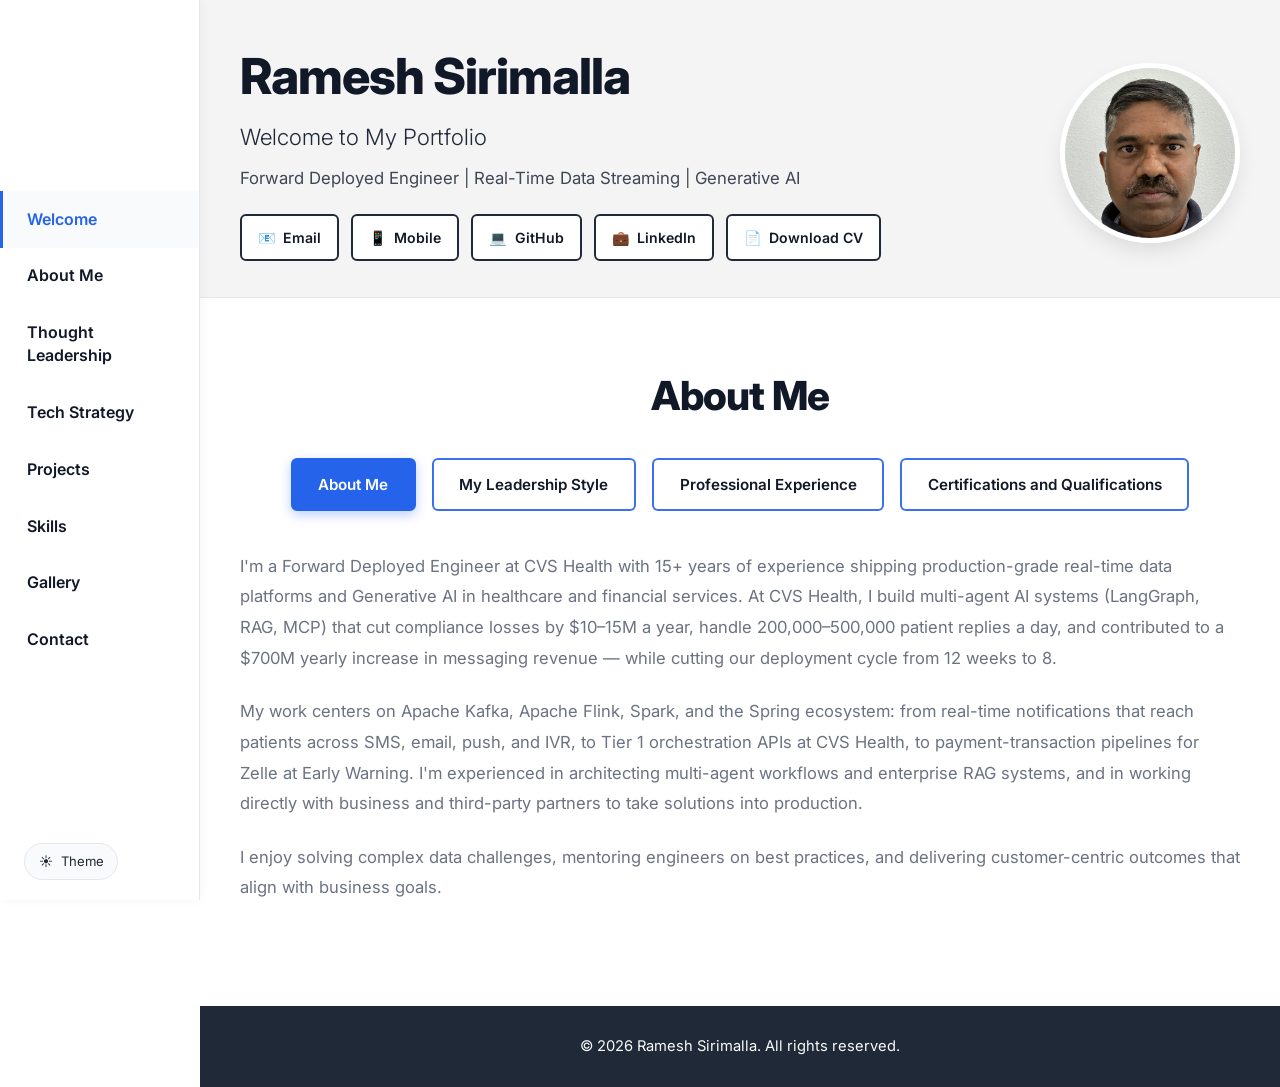
==== commit 99fdb9ea: "Rewrite resume summary and About intro to lead with CVS AI results Co-Authored-By: Claude Opus 5.5 <" ====
--- a/index.html
+++ b/index.html
@@ -4,7 +4,7 @@
   <meta charset="UTF-8">
   <meta name="viewport" content="width=device-width, initial-scale=1.0">
   <title>Ramesh Sirimalla — Forward Deployed Engineer</title>
-  <meta name="description" content="Ramesh Sirimalla is a Forward Deployed Engineer at CVS Health with 15+ years building real-time data streaming platforms, APIs, and Generative AI systems.">
+  <meta name="description" content="Ramesh Sirimalla is a Forward Deployed Engineer at CVS Health building production multi-agent AI that saves $10–15M a year, with 15+ years in real-time data streaming.">
   <meta name="author" content="Ramesh Sirimalla">
 
   <!-- Open Graph -->
@@ -112,11 +112,12 @@
           <!-- About Me -->
           <div class="tab-panel active about-text" id="about-me" role="tabpanel" aria-labelledby="tab-about-me">
             <p>
-              I'm a Forward Deployed Engineer at CVS Health with 15+ years of experience building
-              production-grade real-time data platforms, APIs, and Generative AI systems across
-              healthcare, financial services, and public-sector programs. I apply advanced data
-              engineering to develop scalable, reliable solutions — focusing on data ingestion,
-              processing, and streaming pipelines.
+              I'm a Forward Deployed Engineer at CVS Health with 15+ years of experience shipping
+              production-grade real-time data platforms and Generative AI in healthcare and financial
+              services. At CVS Health, I build multi-agent AI systems (LangGraph, RAG, MCP) that cut
+              compliance losses by $10–15M a year, handle 200,000–500,000 patient replies a day, and
+              contributed to a $700M yearly increase in messaging revenue — while cutting our
+              deployment cycle from 12 weeks to 8.
             </p>
             <p>
               My work centers on Apache Kafka, Apache Flink, Spark, and the Spring ecosystem: from
@@ -222,7 +223,11 @@
                 <li>Grounded the agents' compliance decisions with retrieval-augmented generation (RAG) over CVS compliance policies, patient consent records, and TCPA regulations.</li>
                 <li>Connected the agents to the federal TCPA and Do Not Call (DNC) lists through the Model Context Protocol (MCP), so every outreach decision is checked against current federal data.</li>
                 <li>Owned the solution end to end with business stakeholders, from development through production deployment, delivering real-time compliance alerts and an up-to-date dashboard for the business.</li>
-                <li>Developed a model that uses CVS Health's internal NLP / LLM model to understand and respond to patient replies from across the country on CVS's production SMS short code.</li>
+                <li>Developed a model that uses CVS Health's internal NLP / LLM model to understand and respond to 200,000–500,000 patient replies a day across SMS (CVS's production short code), IVR, and email.</li>
+                <li>Detects the intent of every reply and responds automatically: opt-outs (STOP), opt-ins (JOIN), UNDO, REFILL, HELP, YES/NO confirmations for refills and appointments, and free-text patient questions.</li>
+                <li>Built a multi-agent system with LangGraph and RAG that gives business stakeholders across Pharmacy Personalization (RxP), Pharmacy Connect (RxC), IDW, and CRDW up-to-date Grafana and Splunk dashboards on patient outreach across SMS, IVR, email, RCS, and push.</li>
+                <li>Increased outreach capacity by 25%, contributing to a $700 million yearly increase in revenue from CVS Health's messaging platform.</li>
+                <li>Cut the deployment cycle from 12 weeks to 8 weeks (about 33% faster), getting new capabilities to patients and the business sooner.</li>
                 <li>Lead engineering teams building healthcare solutions and mentor junior engineers on best practices.</li>
               </ul>
             </div>
@@ -374,6 +379,10 @@
                 <p>Delivered multiple POCs on Redpanda, Apache Kafka, Apache Flink, and Azure Service Bus to evaluate new streaming architectures.</p>
               </div>
               <div class="feature-item">
+                <h3>⏩ Deployment cycle cut from 12 weeks to 8</h3>
+                <p>Delivered new capabilities to CVS Health patients and business teams about 33% faster.</p>
+              </div>
+              <div class="feature-item">
                 <h3>🧑‍🏫 Mentoring the next generation of engineers</h3>
                 <p>Lead engineering teams building healthcare solutions and mentor junior engineers on best practices and technical skills.</p>
               </div>
@@ -482,6 +491,8 @@
 
           <div class="tab-nav" role="tablist" aria-label="Projects">
             <button class="tab-btn active" role="tab" aria-selected="true" aria-controls="project-compliance" id="tab-project-compliance">Compliance AI Agents</button>
+            <button class="tab-btn" role="tab" aria-selected="false" aria-controls="project-replies" id="tab-project-replies">Patient Reply AI</button>
+            <button class="tab-btn" role="tab" aria-selected="false" aria-controls="project-analytics" id="tab-project-analytics">Outreach Analytics Agents</button>
             <button class="tab-btn" role="tab" aria-selected="false" aria-controls="project-notify" id="tab-project-notify">Patient Notifications</button>
             <button class="tab-btn" role="tab" aria-selected="false" aria-controls="project-rocm" id="tab-project-rocm">ROCM &amp; Patient APIs</button>
             <button class="tab-btn" role="tab" aria-selected="false" aria-controls="project-flink" id="tab-project-flink">Streaming POCs</button>
@@ -512,6 +523,51 @@
               </ul>
               <h4><span class="detail-icon" aria-hidden="true">🛠️</span> Technology Stack</h4>
               <ul class="tag-list"><li>LangGraph</li><li>RAG</li><li>Model Context Protocol</li><li>Multi-Agent AI</li></ul>
+            </div>
+          </article>
+
+          <article class="tab-panel project-detail" id="project-replies" role="tabpanel" aria-labelledby="tab-project-replies" hidden>
+            <div class="project-header">
+              <span class="project-badge">💬 CVS Health · NLP / LLM</span>
+              <h3>AI-Powered Patient Reply Handling</h3>
+              <p class="project-subtitle">Understanding and answering patient replies across SMS, IVR, and email in production</p>
+            </div>
+            <div class="stat-grid">
+              <div class="stat-card"><div class="stat-icon" aria-hidden="true">🔁</div><strong>Automatic</strong><span>Intent Detection &amp; Responses</span></div>
+              <div class="stat-card"><div class="stat-icon" aria-hidden="true">🔤</div><strong>7+ Reply Types</strong><span>STOP, JOIN, UNDO, REFILL, HELP, YES/NO, free text</span></div>
+              <div class="stat-card"><div class="stat-icon" aria-hidden="true">🇺🇸</div><strong>200K–500K</strong><span>Patient Replies Handled per Day</span></div>
+            </div>
+            <div class="detail-card">
+              <h4><span class="detail-icon" aria-hidden="true">🎯</span> What I Built</h4>
+              <ul class="job-highlights">
+                <li>Developed a model that uses CVS Health's internal NLP / LLM model to understand and respond to 200,000–500,000 patient replies a day across SMS (CVS's production short code), IVR, and email.</li>
+                <li>Detects the intent of every reply and responds automatically: opt-outs (STOP), opt-ins (JOIN), UNDO, REFILL, HELP, YES/NO confirmations for refills and appointments, and free-text patient questions.</li>
+              </ul>
+              <h4><span class="detail-icon" aria-hidden="true">🛠️</span> Technology Stack</h4>
+              <ul class="tag-list"><li>NLP</li><li>LLM</li><li>Intent Detection</li><li>SMS Short Code</li><li>IVR</li><li>Email</li></ul>
+            </div>
+          </article>
+
+          <article class="tab-panel project-detail" id="project-analytics" role="tabpanel" aria-labelledby="tab-project-analytics" hidden>
+            <div class="project-header">
+              <span class="project-badge">📊 CVS Health · Agentic AI</span>
+              <h3>Multi-Agent Outreach Analytics</h3>
+              <p class="project-subtitle">Up-to-date Grafana and Splunk outreach dashboards for pharmacy business teams</p>
+            </div>
+            <div class="stat-grid">
+              <div class="stat-card"><div class="stat-icon" aria-hidden="true">👥</div><strong>4</strong><span>Business Groups: RxP, RxC, IDW, CRDW</span></div>
+              <div class="stat-card"><div class="stat-icon" aria-hidden="true">📡</div><strong>5</strong><span>Channels: SMS, IVR, Email, RCS, Push</span></div>
+              <div class="stat-card"><div class="stat-icon" aria-hidden="true">📈</div><strong>+25%</strong><span>Outreach Capacity</span></div>
+              <div class="stat-card"><div class="stat-icon" aria-hidden="true">💵</div><strong>$700M / year</strong><span>Messaging Revenue Growth Supported</span></div>
+            </div>
+            <div class="detail-card">
+              <h4><span class="detail-icon" aria-hidden="true">🎯</span> What I Built</h4>
+              <ul class="job-highlights">
+                <li>Built a multi-agent system with LangGraph and RAG that gives business stakeholders across Pharmacy Personalization (RxP), Pharmacy Connect (RxC), IDW, and CRDW up-to-date Grafana and Splunk dashboards on patient outreach across SMS, IVR, email, RCS, and push.</li>
+                <li>Increased outreach capacity by 25%, contributing to a $700 million yearly increase in revenue from CVS Health's messaging platform.</li>
+              </ul>
+              <h4><span class="detail-icon" aria-hidden="true">🛠️</span> Technology Stack</h4>
+              <ul class="tag-list"><li>LangGraph</li><li>RAG</li><li>Multi-Agent AI</li><li>Grafana</li><li>Splunk</li></ul>
             </div>
           </article>
 
